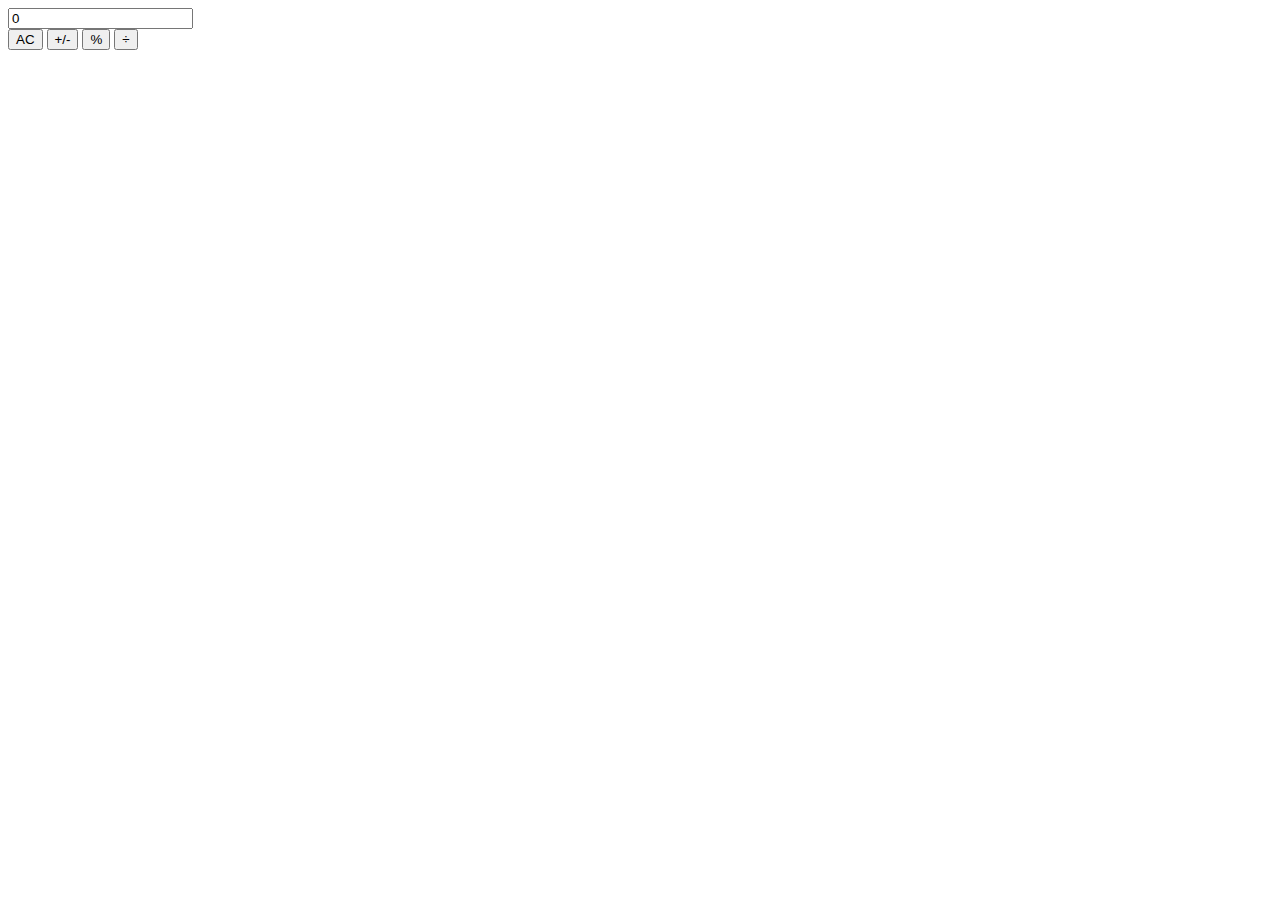
==== src/index.html @ 0878db8e "wip: update html layout with calculator's buttons row" ====
<!DOCTYPE html>
<html lang="en">
<head>
  <meta charset="UTF-8">
  <meta name="viewport" content="width=device-width, initial-scale=1.0">
  <meta http-equiv="X-UA-Compatible" content="ie=edge">
  <link rel="stylesheet" href="style.css">
  <script type="module" src="script.js" defer></script>
  <title>Iphone Calculator</title>
</head>
<body>
  <main id="main">
    <form id="calc-form">
      
      <header class="calc-header">
        <input 
          type="text" 
          id="output" 
          class="calc-output"
          value="0"
        />
      </header>

      <footer class="calc-footer">
        <div class="btn-group">
          <button 
            data-type="clear"
            type="reset"
            value="clear"
            class="btn btn-grey"
          >AC
          </button>
          <button class="btn btn-grey" data-type="operator" value="invert">
            +/-
          </button>
          <button class="btn btn-grey" data-type="operator" value="%">
            %
          </button>
          <button class="btn btn-orange" data-type="operator" value="/">
            ÷
          </button>
        </div>
      </footer>

    </form>
  </main>
  
</body>
</html>
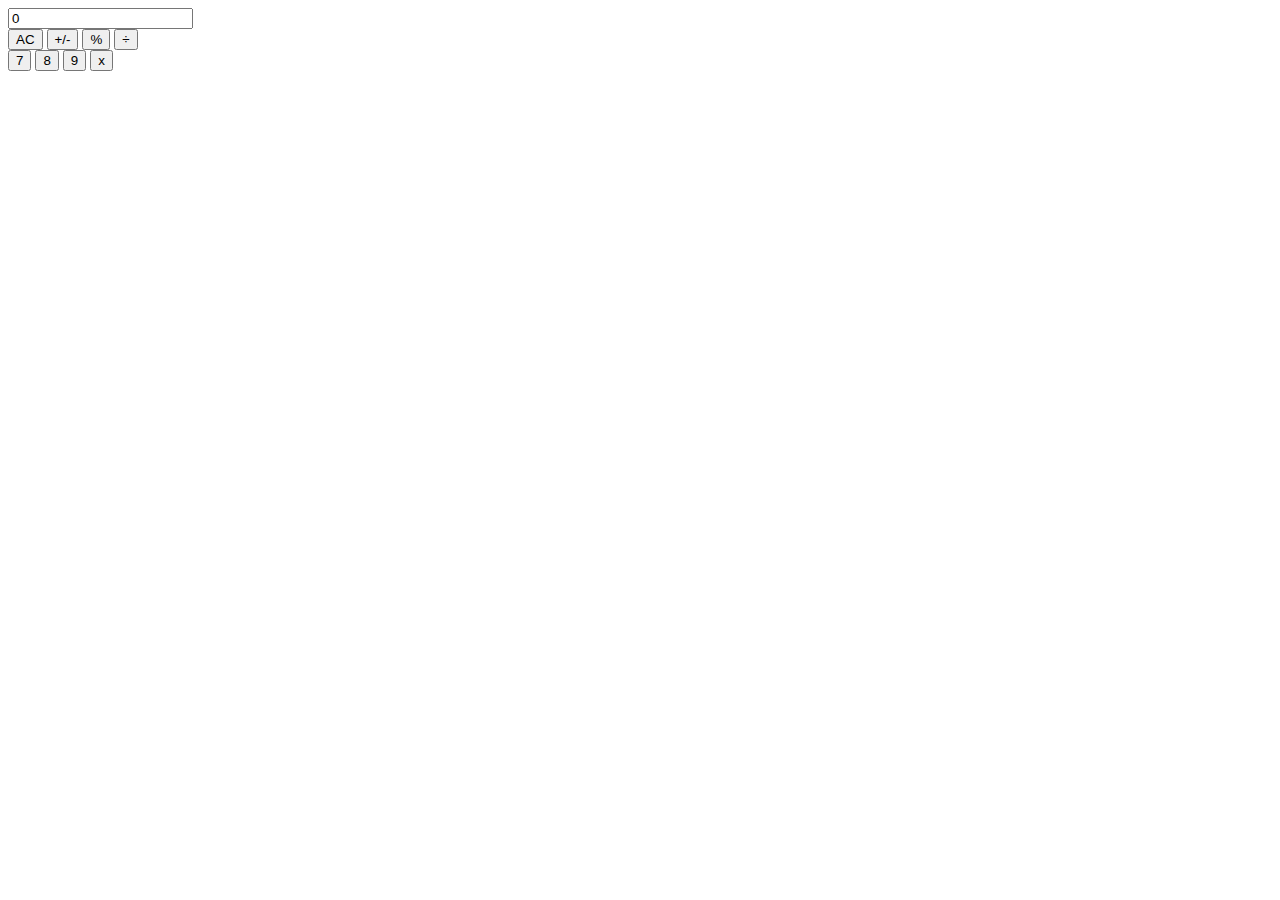
==== commit f418ca9e: "wip: update html layout with another buttons' row" ====
--- a/src/index.html
+++ b/src/index.html
@@ -40,6 +40,14 @@
             ÷
           </button>
         </div>
+
+        <div class="btn-group">
+          <button data-type="operand" value="7" class="btn btn-dark-grey" id="7">7</button>
+          <button data-type="operand" value="8" class="btn btn-dark-grey" id="8">8</button>
+          <button data-type="operand" value="9" class="btn btn-dark-grey" id="9">9</button>
+          <button data-type="operator" value="*" class="btn btn-orange">x</button>
+        </div>
+        
       </footer>
 
     </form>
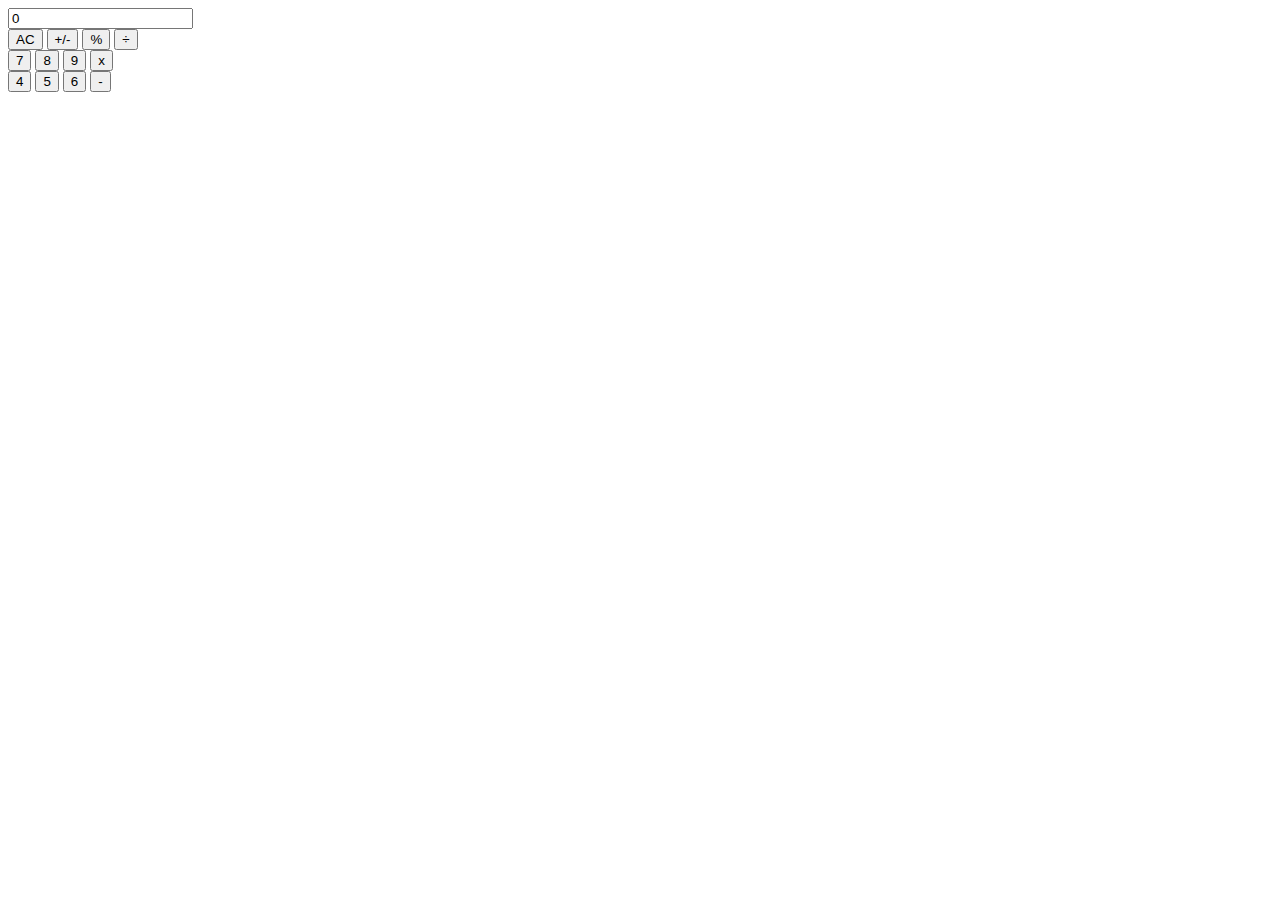
==== commit 4c88dcee: "wip: update html layout with buttons' row" ====
--- a/src/index.html
+++ b/src/index.html
@@ -43,11 +43,17 @@
 
         <div class="btn-group">
           <button data-type="operand" value="7" class="btn btn-dark-grey" id="7">7</button>
-          <button data-type="operand" value="8" class="btn btn-dark-grey" id="8">8</button>
-          <button data-type="operand" value="9" class="btn btn-dark-grey" id="9">9</button>
+          <button data-type="operand" value="8" class="btn btn-dark-grey">8</button>
+          <button data-type="operand" value="9" class="btn btn-dark-grey">9</button>
           <button data-type="operator" value="*" class="btn btn-orange">x</button>
         </div>
-        
+
+        <div class="btn-group">
+          <button data-type="operand" value="4" class="btn btn-dark-grey">4</button>
+          <button data-type="operand" value="5" class="btn btn-dark-grey">5</button>
+          <button data-type="operand" value="6" class="btn btn-dark-grey">6</button>
+          <button data-type="operator" value="-" class="btn btn-orange">-</button>
+        </div>
       </footer>
 
     </form>
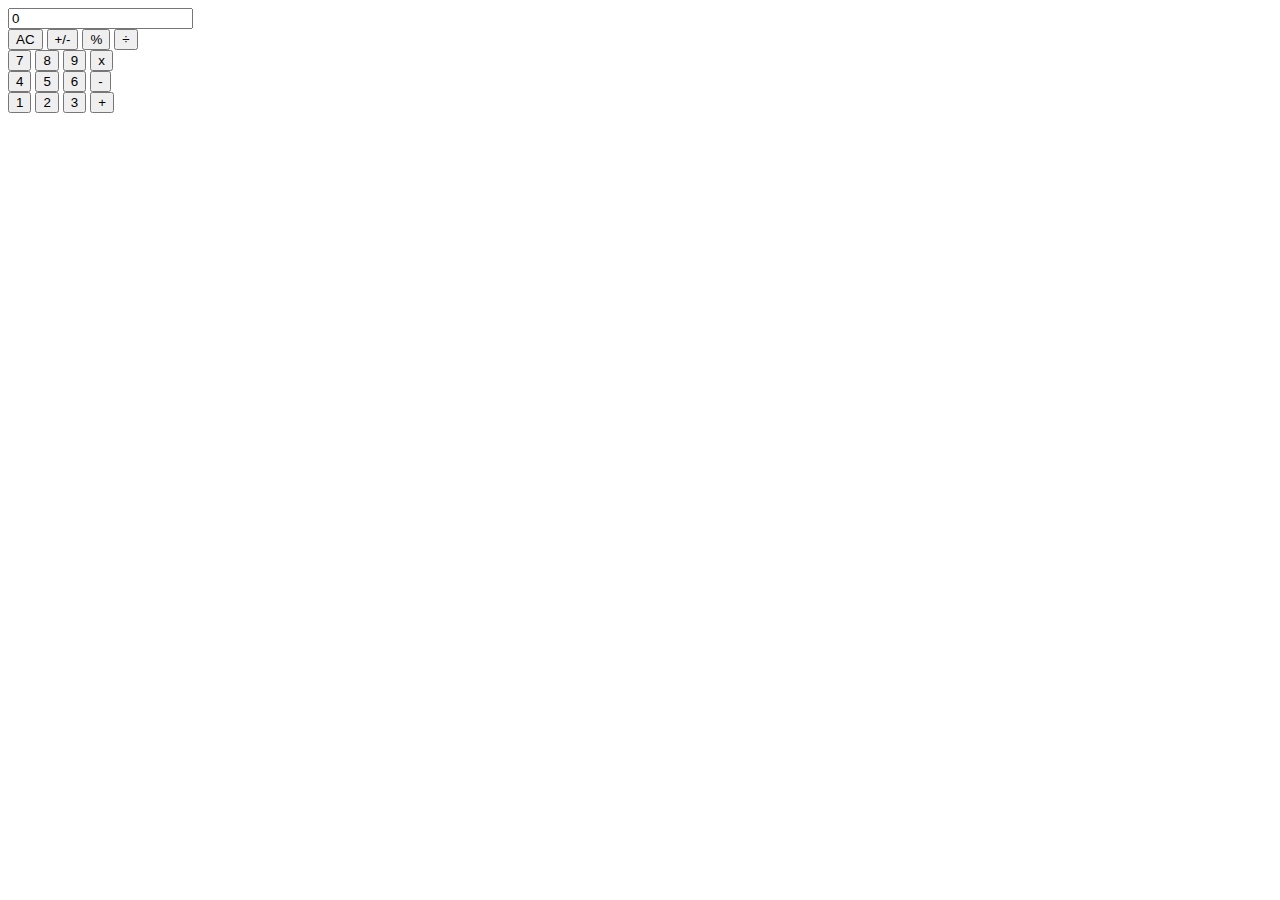
==== commit 9ca4a3a3: "wip: update html layout with new set of buttons" ====
--- a/src/index.html
+++ b/src/index.html
@@ -54,6 +54,15 @@
           <button data-type="operand" value="6" class="btn btn-dark-grey">6</button>
           <button data-type="operator" value="-" class="btn btn-orange">-</button>
         </div>
+
+        <div class="btn-group">
+          <button data-type="operand" value="1" class="btn btn-dark-grey">1</button>
+          <button data-type="operand" value="1" class="btn btn-dark-grey">2</button>
+          <button data-type="operand" value="1" class="btn btn-dark-grey">3</button>
+          <button data-type="operator" value="+" class="btn btn-orange">+</button>
+        </div>
+
+        
       </footer>
 
     </form>
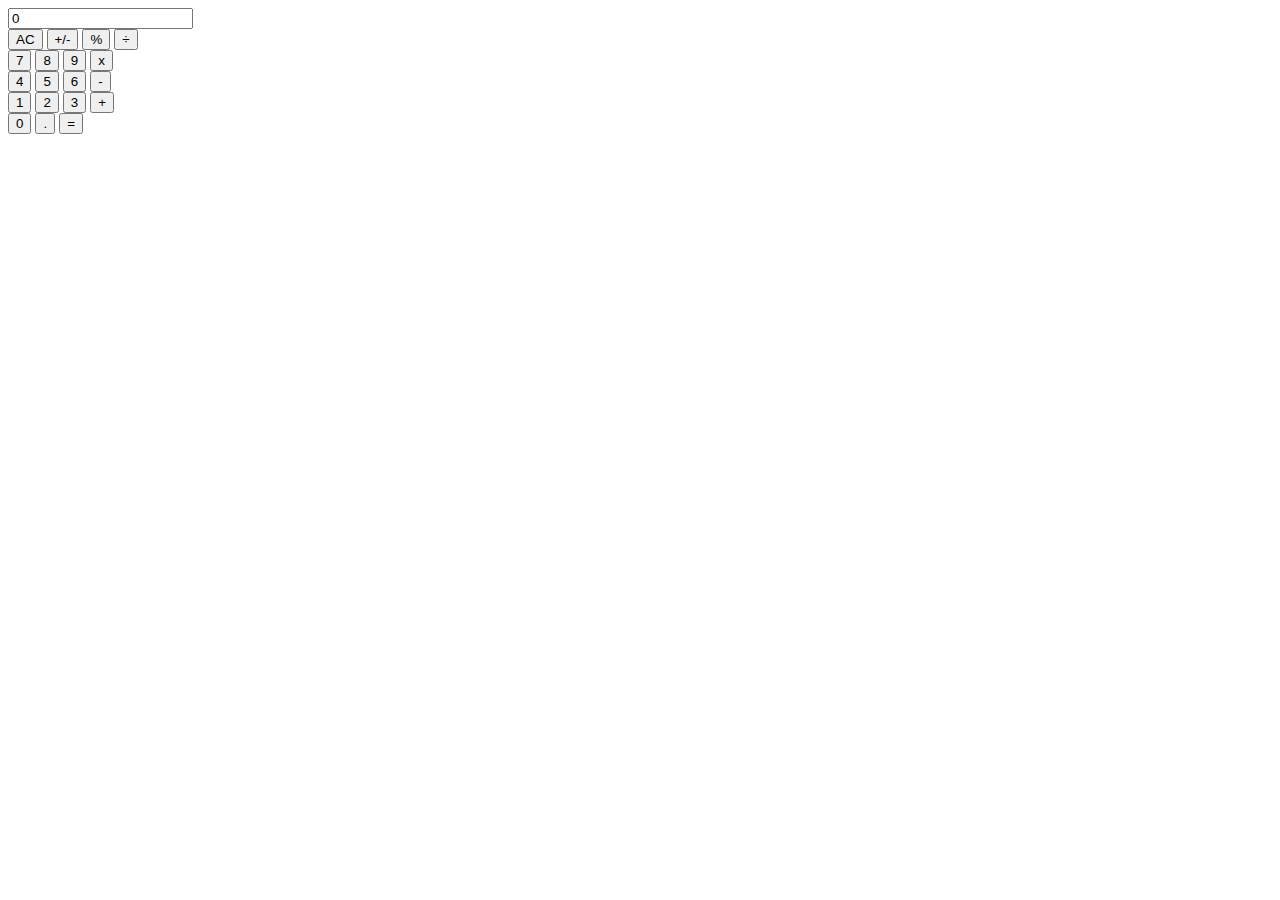
==== commit 95340ff5: "wip: update html layout" ====
--- a/src/index.html
+++ b/src/index.html
@@ -1,72 +1,75 @@
 <!DOCTYPE html>
 <html lang="en">
-<head>
-  <meta charset="UTF-8">
-  <meta name="viewport" content="width=device-width, initial-scale=1.0">
-  <meta http-equiv="X-UA-Compatible" content="ie=edge">
-  <link rel="stylesheet" href="style.css">
-  <script type="module" src="script.js" defer></script>
-  <title>Iphone Calculator</title>
-</head>
-<body>
-  <main id="main">
-    <form id="calc-form">
-      
-      <header class="calc-header">
-        <input 
-          type="text" 
-          id="output" 
-          class="calc-output"
-          value="0"
-        />
-      </header>
+  <head>
+    <meta charset="UTF-8">
+    <meta name="viewport" content="width=device-width, initial-scale=1.0">
+    <meta http-equiv="X-UA-Compatible" content="ie=edge">
+    <link rel="stylesheet" href="style.css">
+    <script type="module" src="script.js" defer></script>
+    <title>Iphone Calculator</title>
+  </head>
+  <body>
+    <main id="main">
+      <form id="calc-form">
+        
+        <header class="calc-header">
+          <input 
+            type="text" 
+            id="output" 
+            class="calc-output"
+            value="0"
+          />
+        </header>
 
-      <footer class="calc-footer">
-        <div class="btn-group">
-          <button 
-            data-type="clear"
-            type="reset"
-            value="clear"
-            class="btn btn-grey"
-          >AC
-          </button>
-          <button class="btn btn-grey" data-type="operator" value="invert">
-            +/-
-          </button>
-          <button class="btn btn-grey" data-type="operator" value="%">
-            %
-          </button>
-          <button class="btn btn-orange" data-type="operator" value="/">
-            ÷
-          </button>
-        </div>
+        <footer class="calc-footer">
+          <div class="btn-group">
+            <button 
+              data-type="clear"
+              type="reset"
+              value="clear"
+              class="btn btn-grey"
+            >AC
+            </button>
+            <button class="btn btn-grey" data-type="operator" value="invert">
+              +/-
+            </button>
+            <button class="btn btn-grey" data-type="operator" value="%">
+              %
+            </button>
+            <button class="btn btn-orange" data-type="operator" value="/">
+              ÷
+            </button>
+          </div>
 
-        <div class="btn-group">
-          <button data-type="operand" value="7" class="btn btn-dark-grey" id="7">7</button>
-          <button data-type="operand" value="8" class="btn btn-dark-grey">8</button>
-          <button data-type="operand" value="9" class="btn btn-dark-grey">9</button>
-          <button data-type="operator" value="*" class="btn btn-orange">x</button>
-        </div>
+          <div class="btn-group">
+            <button data-type="operand" value="7" class="btn btn-dark-grey" id="7">7</button>
+            <button data-type="operand" value="8" class="btn btn-dark-grey">8</button>
+            <button data-type="operand" value="9" class="btn btn-dark-grey">9</button>
+            <button data-type="operator" value="*" class="btn btn-orange">x</button>
+          </div>
 
-        <div class="btn-group">
-          <button data-type="operand" value="4" class="btn btn-dark-grey">4</button>
-          <button data-type="operand" value="5" class="btn btn-dark-grey">5</button>
-          <button data-type="operand" value="6" class="btn btn-dark-grey">6</button>
-          <button data-type="operator" value="-" class="btn btn-orange">-</button>
-        </div>
+          <div class="btn-group">
+            <button data-type="operand" value="4" class="btn btn-dark-grey">4</button>
+            <button data-type="operand" value="5" class="btn btn-dark-grey">5</button>
+            <button data-type="operand" value="6" class="btn btn-dark-grey">6</button>
+            <button data-type="operator" value="-" class="btn btn-orange">-</button>
+          </div>
 
-        <div class="btn-group">
-          <button data-type="operand" value="1" class="btn btn-dark-grey">1</button>
-          <button data-type="operand" value="1" class="btn btn-dark-grey">2</button>
-          <button data-type="operand" value="1" class="btn btn-dark-grey">3</button>
-          <button data-type="operator" value="+" class="btn btn-orange">+</button>
-        </div>
+          <div class="btn-group">
+            <button data-type="operand" value="1" class="btn btn-dark-grey">1</button>
+            <button data-type="operand" value="1" class="btn btn-dark-grey">2</button>
+            <button data-type="operand" value="1" class="btn btn-dark-grey">3</button>
+            <button data-type="operator" value="+" class="btn btn-orange">+</button>
+          </div>
 
-        
-      </footer>
+          <div class="btn-group">
+            <button data-type="operand" value="0" class="btn btn-grow btn-dark-grey">0</button>
+            <button data-type="operand" value="." class="btn btn-dark-grey">.</button>
+            <button data-type="operator" value="=" class="btn btn-orange"> = </button>
+          </div>
 
-    </form>
-  </main>
-  
-</body>
+        </footer>
+      </form>
+    </main>
+  </body>
 </html>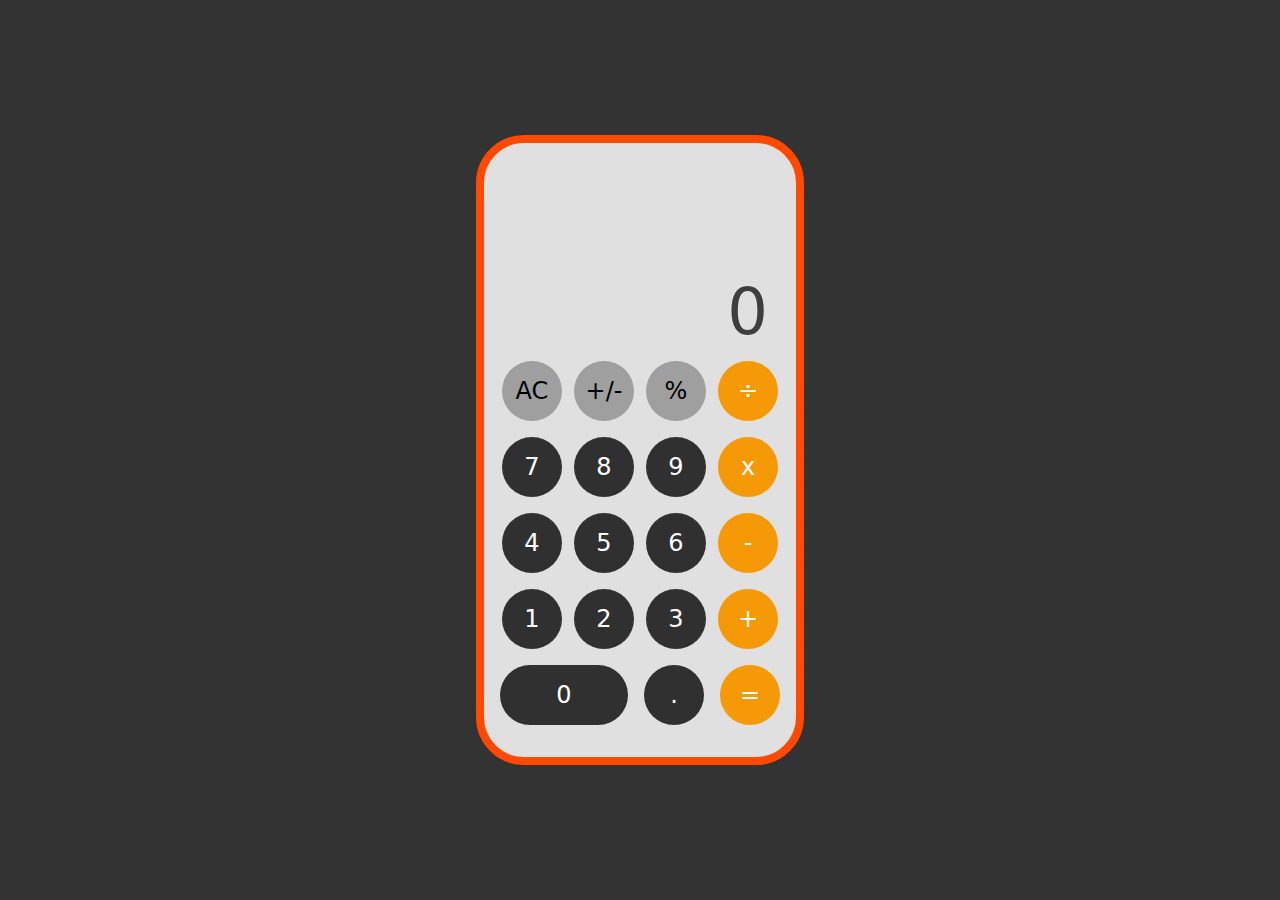
==== commit 2e61d67d: "wip: added function to evaluate equation, remove active class and operators' events" ====
--- a/src/index.html
+++ b/src/index.html
@@ -57,8 +57,8 @@
 
           <div class="btn-group">
             <button data-type="operand" value="1" class="btn btn-dark-grey">1</button>
-            <button data-type="operand" value="1" class="btn btn-dark-grey">2</button>
-            <button data-type="operand" value="1" class="btn btn-dark-grey">3</button>
+            <button data-type="operand" value="2" class="btn btn-dark-grey">2</button>
+            <button data-type="operand" value="3" class="btn btn-dark-grey">3</button>
             <button data-type="operator" value="+" class="btn btn-orange">+</button>
           </div>
 
--- a/src/style.css
+++ b/src/style.css
@@ -0,0 +1,116 @@
+*,
+*::after,
+*::before {
+  padding: 0rem;
+  margin: 0rem;
+  font-family: system-ui, -apple-system, BlinkMacSystemFont, 'Segoe UI', Roboto, 'Open Sans', 'Helvetica Neue';
+}
+
+body {
+  background-color: #333;
+  display: flex;
+  align-items: center;
+  justify-content: center;
+  font-size: 1rem;
+}
+
+body,
+html {
+  height: 100vh;
+  font-family: system-ui, -apple-system, BlinkMacSystemFont, 'Segoe UI', Roboto, 'Open Sans', 'Helvetica Neue';
+  font-size: 16px;
+}
+
+button {
+  cursor: pointer;
+  border: 0rem;
+}
+
+input[type="text"] {
+  background-color: transparent;
+  text-align: end;
+  width: 100%;
+  color: #3e3e3e;
+  border: 0px;
+  font-size: 4rem;
+}
+
+#main {
+  border: .5rem solid #ff4901;
+  border-radius: 3rem;
+  width: 100%;
+  max-width: 17.5rem;
+  background-color: #e0e0e0;
+  padding: 2rem 1rem;
+}
+
+.calc-header {
+  margin-top: 5.5rem;
+  padding: .75rem;
+}
+
+.calc-footer > * + * {
+  margin-top: 1rem;
+}
+
+.calc-footer > *:last-child {
+  gap: 1rem;
+}
+
+.btn-group {
+  display: flex;
+  justify-content: space-around;
+  align-items: center;
+  gap: .5rem;
+}
+
+.btn {
+  display: flex;
+  justify-content: center;
+  align-items: center;
+  border-radius: 50%;
+  width: 3.75rem;
+  height: 3.75rem;
+  color: #ffffff;
+  font-size: 1.5rem;
+  transition: all 0.3s cubic-bezier(0.19, 1, 0.22, 1);
+}
+
+.btn.btn-grow {
+  flex-grow: 1;
+  border-radius: 3rem;
+}
+
+.btn:hover {
+  transform: translate(-0.125rem, -0.2rem);
+}
+
+.btn.active {
+  background-color: #ffffff;
+  color: #202020;
+}
+
+.btn-grey {
+  background-color: #9f9f9f;
+  color: #000;
+}
+
+.btn-grey:hover {
+  background-color: #ededed;
+}
+
+.btn-dark-grey {
+  background-color: #303030;
+}
+
+.btn-dark-grey:hover {
+  background-color: #999999;
+}
+
+.btn-orange {
+  background-color: #f69906;
+}
+
+.btn-orange:hover {
+  background-color: rgb(255, 179, 37);
+}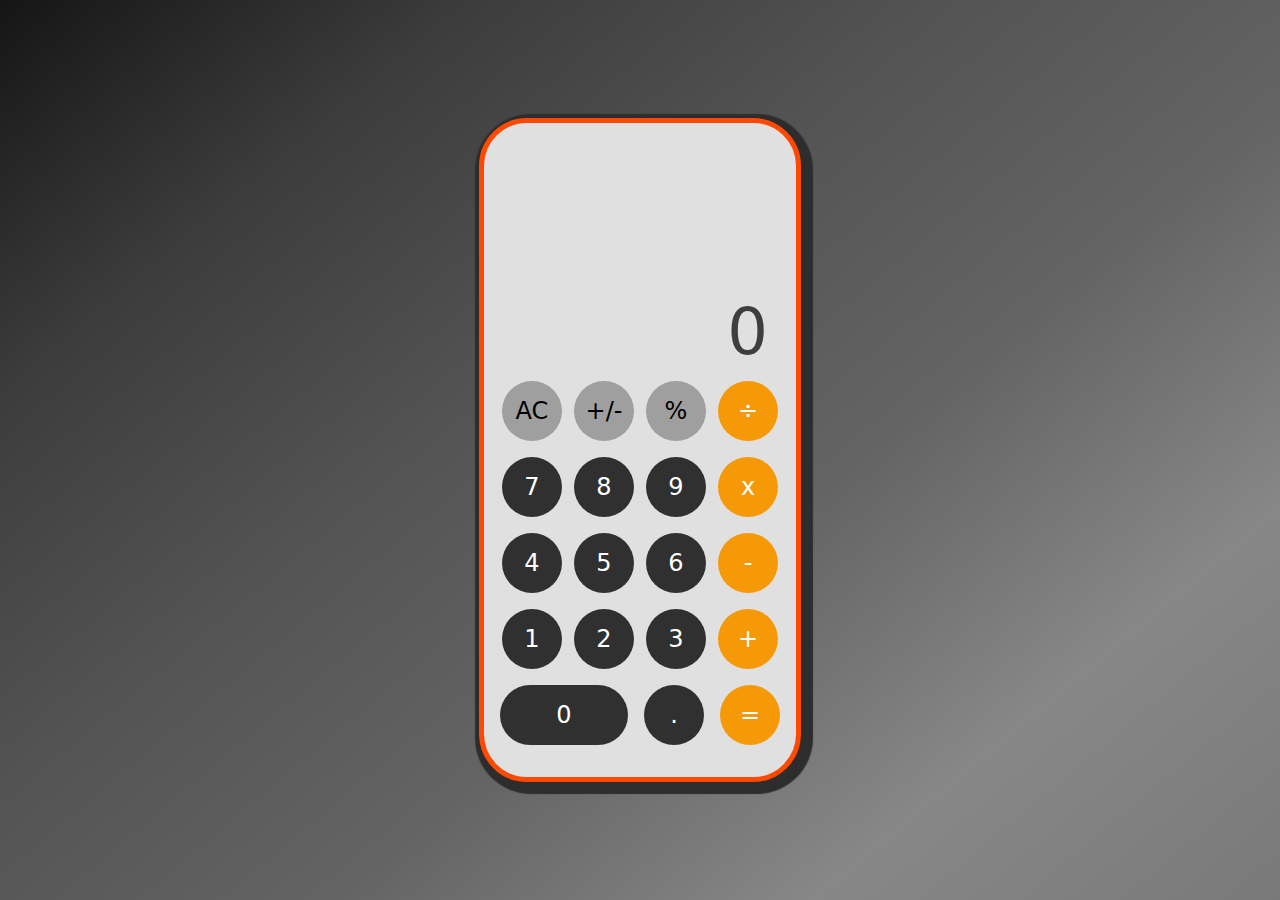
==== commit d312a8b6: "feature: equation now appears in the calculator screen" ====
--- a/src/index.html
+++ b/src/index.html
@@ -13,6 +13,7 @@
       <form id="calc-form">
         
         <header class="calc-header">
+          <h3 id="operation"></h3>
           <input 
             type="text" 
             id="output" 
--- a/src/style.css
+++ b/src/style.css
@@ -19,6 +19,7 @@
   height: 100vh;
   font-family: system-ui, -apple-system, BlinkMacSystemFont, 'Segoe UI', Roboto, 'Open Sans', 'Helvetica Neue';
   font-size: 16px;
+  background: linear-gradient(320deg, #797979, #878787, #646464, #535353, #3c3c3c, #151515);
 }
 
 button {
@@ -36,12 +37,13 @@
 }
 
 #main {
-  border: .5rem solid #ff4901;
+  border: .35rem solid #ff4901;
   border-radius: 3rem;
   width: 100%;
   max-width: 17.5rem;
   background-color: #e0e0e0;
   padding: 2rem 1rem;
+  box-shadow: 4px 4px 1px 8px rgb(45, 45, 45);
 }
 
 .calc-header {
@@ -113,4 +115,12 @@
 
 .btn-orange:hover {
   background-color: rgb(255, 179, 37);
+}
+
+#operation {
+  text-align: right;
+  font-size: 2rem;
+  font-weight: 600;
+  width: 16rem;
+  height: 2.5rem;
 }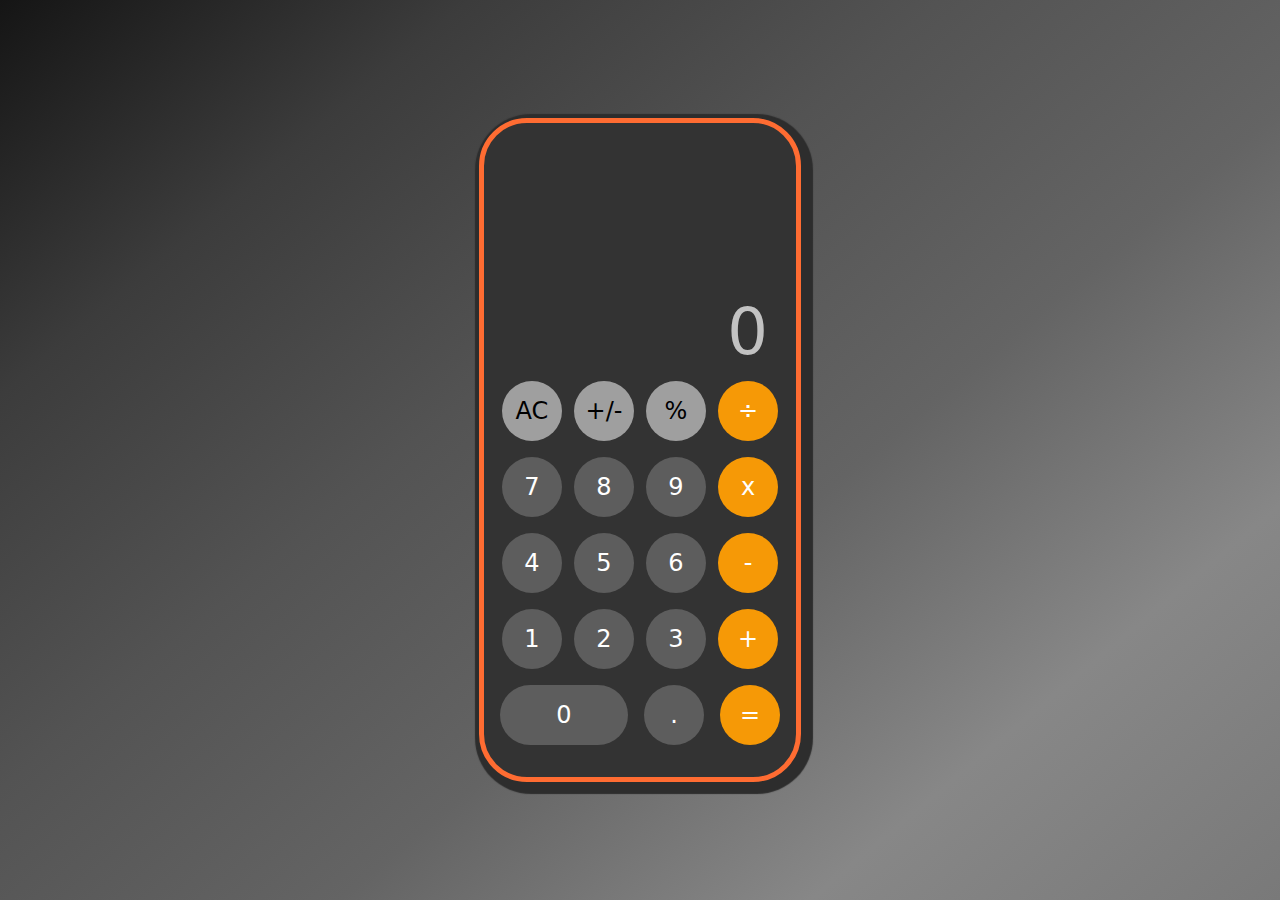
==== commit 740e0e4c: "added open graph's meta tags" ====
--- a/src/index.html
+++ b/src/index.html
@@ -4,9 +4,14 @@
     <meta charset="UTF-8">
     <meta name="viewport" content="width=device-width, initial-scale=1.0">
     <meta http-equiv="X-UA-Compatible" content="ie=edge">
+    <meta property="og:title" content="Calculator">
+    <meta property="og:type" content="website">
+    <meta property="og:image" content="https://www.basic-calculator.netlify.app/public/calc.png">
+    <meta property="og:description" content="Basic Calculator build with Javascript">
+    <link rel="shortcut icon" href="../public/favicon.ico" type="image/x-icon">
     <link rel="stylesheet" href="style.css">
     <script type="module" src="script.js" defer></script>
-    <title>Iphone Calculator</title>
+    <title>Basic Calculator</title>
   </head>
   <body>
     <main id="main">
--- a/src/style.css
+++ b/src/style.css
@@ -20,6 +20,7 @@
   font-family: system-ui, -apple-system, BlinkMacSystemFont, 'Segoe UI', Roboto, 'Open Sans', 'Helvetica Neue';
   font-size: 16px;
   background: linear-gradient(320deg, #797979, #878787, #646464, #535353, #3c3c3c, #151515);
+  user-select: none;
 }
 
 button {
@@ -37,13 +38,13 @@
 }
 
 #main {
-  border: .35rem solid #ff4901;
+  box-shadow: 4px 4px 1px 8px rgb(45, 45, 45);
+  border: .35rem solid #ff6c32;
   border-radius: 3rem;
   width: 100%;
   max-width: 17.5rem;
-  background-color: #e0e0e0;
+  background-color: #333333;
   padding: 2rem 1rem;
-  box-shadow: 4px 4px 1px 8px rgb(45, 45, 45);
 }
 
 .calc-header {
@@ -102,7 +103,7 @@
 }
 
 .btn-dark-grey {
-  background-color: #303030;
+  background-color: #5d5d5d;
 }
 
 .btn-dark-grey:hover {
@@ -123,4 +124,10 @@
   font-weight: 600;
   width: 16rem;
   height: 2.5rem;
+  color: rgb(194, 194, 194);
+}
+
+#output {
+  color: rgb(194, 194, 194);
+  user-select: none;
 }